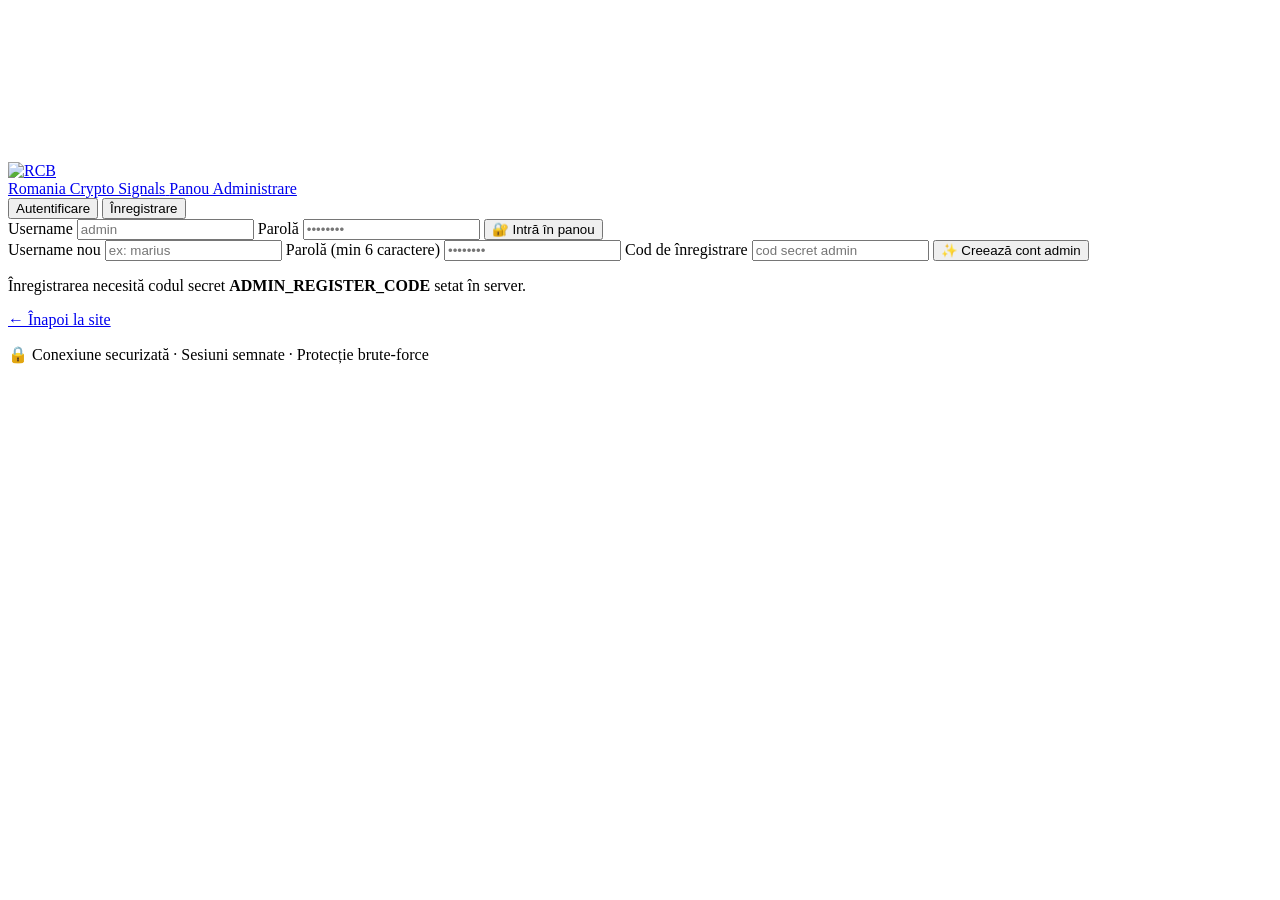
==== panel/admin.html @ 449acf00 "Admin auth (login/register), server-side VIP lock, security hardening" ====
<!DOCTYPE html>
<html lang="ro">
<head>
  <meta charset="UTF-8" />
  <meta name="viewport" content="width=device-width, initial-scale=1.0" />
  <title>Admin · Romania Crypto Signals</title>
  <meta name="robots" content="noindex, nofollow" />
  <link rel="icon" type="image/png" href="/assets/rcb-logo.png" />
  <link rel="preconnect" href="https://fonts.googleapis.com" />
  <link href="https://fonts.googleapis.com/css2?family=Inter:wght@400;500;600;700;800;900&family=JetBrains+Mono:wght@600;800&display=swap" rel="stylesheet" />
  <link rel="stylesheet" href="/assets/styles.css" />
</head>
<body class="auth-body">
  <canvas id="bgCanvas"></canvas>
  <div class="bg-glow glow-blue"></div>
  <div class="bg-glow glow-red"></div>

  <div class="auth-wrap">
    <div class="auth-card">
      <a href="/" class="auth-brand">
        <img src="/assets/rcb-logo.png" alt="RCB" />
        <div>
          <span class="auth-title">Romania Crypto Signals</span>
          <span class="auth-sub">Panou Administrare</span>
        </div>
      </a>

      <!-- TABS -->
      <div class="auth-tabs">
        <button class="auth-tab active" data-tab="login">Autentificare</button>
        <button class="auth-tab" data-tab="register">Înregistrare</button>
      </div>

      <!-- LOGIN -->
      <form id="loginForm" class="auth-form">
        <label>Username
          <input type="text" id="loginUser" autocomplete="username" required placeholder="admin" />
        </label>
        <label>Parolă
          <input type="password" id="loginPass" autocomplete="current-password" required placeholder="••••••••" />
        </label>
        <button type="submit" class="btn btn-primary auth-submit">🔐 Intră în panou</button>
        <div class="auth-msg" id="loginMsg"></div>
      </form>

      <!-- REGISTER -->
      <form id="registerForm" class="auth-form hidden">
        <label>Username nou
          <input type="text" id="regUser" autocomplete="username" required placeholder="ex: marius" />
        </label>
        <label>Parolă (min 6 caractere)
          <input type="password" id="regPass" autocomplete="new-password" required placeholder="••••••••" />
        </label>
        <label>Cod de înregistrare
          <input type="password" id="regCode" required placeholder="cod secret admin" />
        </label>
        <button type="submit" class="btn btn-vip auth-submit">✨ Creează cont admin</button>
        <div class="auth-msg" id="registerMsg"></div>
        <p class="auth-hint">Înregistrarea necesită codul secret <b>ADMIN_REGISTER_CODE</b> setat în server.</p>
      </form>

      <a href="/" class="auth-back">← Înapoi la site</a>
    </div>
    <p class="auth-footer">🔒 Conexiune securizată · Sesiuni semnate · Protecție brute-force</p>
  </div>

  <script src="/assets/auth.js"></script>
</body>
</html>
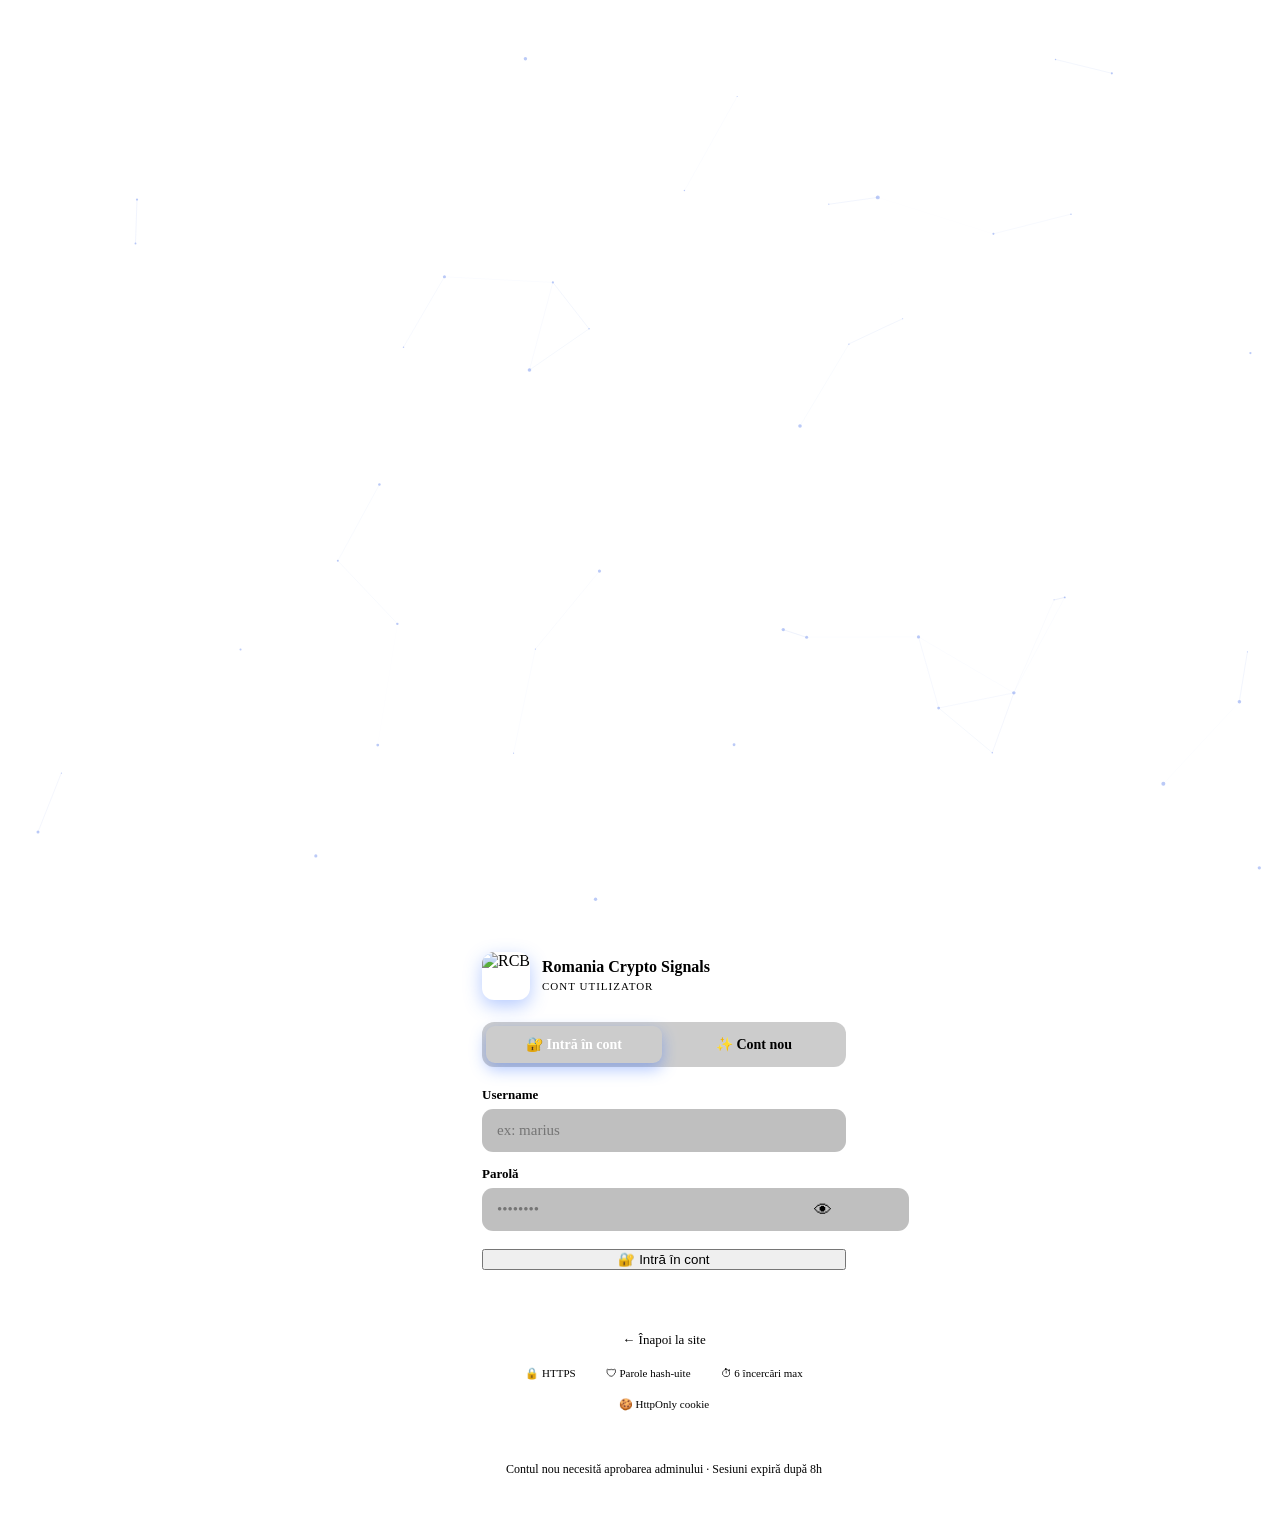
==== commit e3d56762: "Open registration with admin approval flow, signals.html, mobile-ready" ====
--- a/panel/admin.html
+++ b/panel/admin.html
@@ -1,69 +1,244 @@
 <!DOCTYPE html>
 <html lang="ro">
 <head>
-  <meta charset="UTF-8" />
-  <meta name="viewport" content="width=device-width, initial-scale=1.0" />
-  <title>Admin · Romania Crypto Signals</title>
-  <meta name="robots" content="noindex, nofollow" />
-  <link rel="icon" type="image/png" href="/assets/rcb-logo.png" />
-  <link rel="preconnect" href="https://fonts.googleapis.com" />
-  <link href="https://fonts.googleapis.com/css2?family=Inter:wght@400;500;600;700;800;900&family=JetBrains+Mono:wght@600;800&display=swap" rel="stylesheet" />
-  <link rel="stylesheet" href="/assets/styles.css" />
+  <meta charset="UTF-8"/>
+  <meta name="viewport" content="width=device-width,initial-scale=1.0"/>
+  <title>Cont · Romania Crypto Signals</title>
+  <meta name="robots" content="noindex,nofollow"/>
+  <link rel="icon" type="image/png" href="/assets/rcb-logo.png"/>
+  <link rel="preconnect" href="https://fonts.googleapis.com"/>
+  <link href="https://fonts.googleapis.com/css2?family=Inter:wght@400;500;600;700;800;900&family=JetBrains+Mono:wght@600;800&display=swap" rel="stylesheet"/>
+  <link rel="stylesheet" href="/assets/styles.css"/>
+  <style>
+    body{display:grid;place-items:center;min-height:100vh;padding:16px}
+    .auth-wrap{width:100%;max-width:420px;position:relative;z-index:1}
+    .auth-card{background:var(--card);border:1px solid var(--card-border);border-radius:22px;padding:28px;backdrop-filter:blur(16px)}
+    .auth-brand{display:flex;align-items:center;gap:12px;text-decoration:none;color:var(--text);margin-bottom:22px}
+    .auth-brand img{width:48px;height:48px;border-radius:12px;box-shadow:0 6px 18px rgba(47,107,255,.35)}
+    .auth-brand-text b{display:block;font-size:16px;font-weight:800}
+    .auth-brand-text span{font-size:11px;color:var(--muted);text-transform:uppercase;letter-spacing:1px}
+    .tabs{display:flex;background:rgba(0,0,0,.2);padding:4px;border-radius:12px;margin-bottom:20px;gap:4px}
+    .tab{flex:1;padding:10px;border:none;background:transparent;color:var(--muted);font-weight:700;font-size:14px;border-radius:9px;cursor:pointer;transition:all .2s;font-family:inherit}
+    .tab.active{background:var(--blue);color:#fff;box-shadow:0 6px 16px rgba(47,107,255,.4)}
+    .auth-form{display:flex;flex-direction:column;gap:14px}
+    .auth-form.hidden{display:none}
+    label{display:flex;flex-direction:column;gap:6px;font-size:13px;font-weight:600;color:var(--muted)}
+    input[type=text],input[type=password]{background:rgba(0,0,0,.25);border:1px solid var(--card-border);border-radius:11px;padding:13px 15px;color:var(--text);font-size:15px;font-family:inherit;transition:border-color .2s;-webkit-appearance:none}
+    input:focus{outline:none;border-color:var(--blue-soft)}
+    .pw-wrap{position:relative}
+    .pw-wrap input{width:100%;padding-right:48px}
+    .pw-toggle{position:absolute;right:14px;top:50%;transform:translateY(-50%);background:none;border:none;cursor:pointer;font-size:18px;color:var(--muted);padding:0}
+    .auth-submit{width:100%;margin-top:4px}
+    .auth-msg{font-size:13px;font-weight:600;text-align:center;min-height:18px;padding:8px;border-radius:8px}
+    .auth-msg.ok{color:var(--green);background:rgba(33,208,122,.08);border:1px solid rgba(33,208,122,.2)}
+    .auth-msg.err{color:var(--red);background:rgba(255,45,63,.08);border:1px solid rgba(255,45,63,.2)}
+    .pw-strength{height:4px;border-radius:2px;margin-top:4px;background:rgba(255,255,255,.08);overflow:hidden}
+    .pw-bar{height:100%;width:0;border-radius:2px;transition:width .3s,background .3s}
+    .pw-hint{font-size:11px;color:var(--muted);margin-top:2px}
+    .auth-footer{text-align:center;color:var(--muted);font-size:12px;margin-top:16px;padding:0 8px;line-height:1.6}
+    .auth-back{display:block;text-align:center;color:var(--muted);text-decoration:none;font-size:13px;margin-top:14px;transition:color .2s}
+    .auth-back:hover{color:var(--text)}
+    .security-badges{display:flex;gap:8px;justify-content:center;flex-wrap:wrap;margin-top:14px}
+    .badge-sec{font-size:11px;color:var(--muted);background:rgba(255,255,255,.05);border:1px solid rgba(255,255,255,.08);padding:4px 10px;border-radius:999px}
+  </style>
 </head>
-<body class="auth-body">
-  <canvas id="bgCanvas"></canvas>
-  <div class="bg-glow glow-blue"></div>
-  <div class="bg-glow glow-red"></div>
-
-  <div class="auth-wrap">
-    <div class="auth-card">
-      <a href="/" class="auth-brand">
-        <img src="/assets/rcb-logo.png" alt="RCB" />
-        <div>
-          <span class="auth-title">Romania Crypto Signals</span>
-          <span class="auth-sub">Panou Administrare</span>
+<body>
+<canvas id="bgCanvas"></canvas>
+<div class="bg-glow glow-blue"></div>
+<div class="bg-glow glow-red"></div>
+
+<div class="auth-wrap">
+  <div class="auth-card">
+    <a class="auth-brand" href="/">
+      <img src="/assets/rcb-logo.png" alt="RCB"/>
+      <div class="auth-brand-text">
+        <b>Romania Crypto Signals</b>
+        <span>Cont utilizator</span>
+      </div>
+    </a>
+
+    <div class="tabs">
+      <button class="tab active" data-tab="login">🔐 Intră în cont</button>
+      <button class="tab" data-tab="register">✨ Cont nou</button>
+    </div>
+
+    <!-- LOGIN -->
+    <form id="loginForm" class="auth-form" autocomplete="on">
+      <label>Username
+        <input type="text" id="loginUser" autocomplete="username" required placeholder="ex: marius"/>
+      </label>
+      <label>Parolă
+        <div class="pw-wrap">
+          <input type="password" id="loginPass" autocomplete="current-password" required placeholder="••••••••"/>
+          <button type="button" class="pw-toggle" data-target="loginPass">👁</button>
         </div>
-      </a>
-
-      <!-- TABS -->
-      <div class="auth-tabs">
-        <button class="auth-tab active" data-tab="login">Autentificare</button>
-        <button class="auth-tab" data-tab="register">Înregistrare</button>
-      </div>
-
-      <!-- LOGIN -->
-      <form id="loginForm" class="auth-form">
-        <label>Username
-          <input type="text" id="loginUser" autocomplete="username" required placeholder="admin" />
-        </label>
-        <label>Parolă
-          <input type="password" id="loginPass" autocomplete="current-password" required placeholder="••••••••" />
-        </label>
-        <button type="submit" class="btn btn-primary auth-submit">🔐 Intră în panou</button>
-        <div class="auth-msg" id="loginMsg"></div>
-      </form>
-
-      <!-- REGISTER -->
-      <form id="registerForm" class="auth-form hidden">
-        <label>Username nou
-          <input type="text" id="regUser" autocomplete="username" required placeholder="ex: marius" />
-        </label>
-        <label>Parolă (min 6 caractere)
-          <input type="password" id="regPass" autocomplete="new-password" required placeholder="••••••••" />
-        </label>
-        <label>Cod de înregistrare
-          <input type="password" id="regCode" required placeholder="cod secret admin" />
-        </label>
-        <button type="submit" class="btn btn-vip auth-submit">✨ Creează cont admin</button>
-        <div class="auth-msg" id="registerMsg"></div>
-        <p class="auth-hint">Înregistrarea necesită codul secret <b>ADMIN_REGISTER_CODE</b> setat în server.</p>
-      </form>
-
-      <a href="/" class="auth-back">← Înapoi la site</a>
+      </label>
+      <button type="submit" class="btn btn-primary auth-submit">🔐 Intră în cont</button>
+      <div class="auth-msg" id="loginMsg"></div>
+    </form>
+
+    <!-- REGISTER -->
+    <form id="registerForm" class="auth-form hidden" autocomplete="off">
+      <label>Username (3-32 caractere)
+        <input type="text" id="regUser" autocomplete="off" required placeholder="ex: marius_crypto"
+               pattern="[A-Za-z0-9._\-]{3,32}" title="Litere, cifre, _, -, ."/>
+      </label>
+      <label>Parolă (minim 6 caractere)
+        <div class="pw-wrap">
+          <input type="password" id="regPass" autocomplete="new-password" required placeholder="••••••••"/>
+          <button type="button" class="pw-toggle" data-target="regPass">👁</button>
+        </div>
+        <div class="pw-strength"><div class="pw-bar" id="pwBar"></div></div>
+        <span class="pw-hint" id="pwHint"></span>
+      </label>
+      <label>Confirmă parola
+        <div class="pw-wrap">
+          <input type="password" id="regPass2" autocomplete="new-password" required placeholder="••••••••"/>
+          <button type="button" class="pw-toggle" data-target="regPass2">👁</button>
+        </div>
+      </label>
+      <button type="submit" class="btn btn-vip auth-submit">✨ Creează cont</button>
+      <div class="auth-msg" id="registerMsg"></div>
+      <p style="font-size:12px;color:var(--muted);text-align:center;line-height:1.5">
+        ⏳ Contul nou este <b>în așteptare</b> până la aprobarea unui administrator.<br/>
+        Vei putea vedea semnalele VIP odată aprobat.
+      </p>
+    </form>
+
+    <a class="auth-back" href="/">← Înapoi la site</a>
+
+    <div class="security-badges">
+      <span class="badge-sec">🔒 HTTPS</span>
+      <span class="badge-sec">🛡 Parole hash-uite</span>
+      <span class="badge-sec">⏱ 6 încercări max</span>
+      <span class="badge-sec">🍪 HttpOnly cookie</span>
     </div>
-    <p class="auth-footer">🔒 Conexiune securizată · Sesiuni semnate · Protecție brute-force</p>
   </div>
-
-  <script src="/assets/auth.js"></script>
+  <p class="auth-footer">Contul nou necesită aprobarea adminului · Sesiuni expiră după 8h</p>
+</div>
+
+<script>
+'use strict';
+const $ = id => document.getElementById(id);
+
+/* tabs */
+document.querySelectorAll('.tab').forEach(t => {
+  t.addEventListener('click', () => {
+    document.querySelectorAll('.tab').forEach(x => x.classList.remove('active'));
+    t.classList.add('active');
+    const which = t.dataset.tab;
+    $('loginForm').classList.toggle('hidden', which !== 'login');
+    $('registerForm').classList.toggle('hidden', which !== 'register');
+  });
+});
+
+/* show/hide password */
+document.querySelectorAll('.pw-toggle').forEach(btn => {
+  btn.addEventListener('click', () => {
+    const inp = $(btn.dataset.target);
+    const isHidden = inp.type === 'password';
+    inp.type = isHidden ? 'text' : 'password';
+    btn.textContent = isHidden ? '🙈' : '👁';
+  });
+});
+
+/* password strength */
+$('regPass').addEventListener('input', () => {
+  const v = $('regPass').value;
+  const bar = $('pwBar'), hint = $('pwHint');
+  let score = 0, label = '', color = '';
+  if (v.length >= 6) score++;
+  if (v.length >= 10) score++;
+  if (/[A-Z]/.test(v)) score++;
+  if (/[0-9]/.test(v)) score++;
+  if (/[^A-Za-z0-9]/.test(v)) score++;
+  if (score <= 1) { label = 'Slabă'; color = 'var(--red)'; }
+  else if (score <= 3) { label = 'Medie'; color = 'var(--yellow)'; }
+  else { label = 'Puternică ✓'; color = 'var(--green)'; }
+  bar.style.width = (score / 5 * 100) + '%';
+  bar.style.background = color;
+  hint.textContent = label;
+  hint.style.color = color;
+});
+
+function showMsg(el, text, ok) {
+  el.textContent = text;
+  el.className = 'auth-msg ' + (ok ? 'ok' : 'err');
+}
+
+/* check already logged in */
+(async () => {
+  try {
+    const d = await (await fetch('/api/me', { cache: 'no-store' })).json();
+    if (d.authenticated) {
+      window.location.href = d.role === 'master' ? '/dashboard.html' : '/signals.html';
+    }
+  } catch(_) {}
+})();
+
+/* LOGIN */
+$('loginForm').addEventListener('submit', async e => {
+  e.preventDefault();
+  const msg = $('loginMsg');
+  showMsg(msg, 'Se verifică…', true);
+  try {
+    const res = await fetch('/api/login', {
+      method: 'POST', headers: {'Content-Type':'application/json'},
+      body: JSON.stringify({ username: $('loginUser').value, password: $('loginPass').value }),
+    });
+    const d = await res.json();
+    if (d.ok) {
+      showMsg(msg, '✅ Autentificat! Redirecționare…', true);
+      setTimeout(() => {
+        window.location.href = d.role === 'master' ? '/dashboard.html' : '/signals.html';
+      }, 600);
+    } else {
+      const left = d.attempts_left !== undefined ? ` (${d.attempts_left} încercări rămase)` : '';
+      showMsg(msg, '❌ ' + (d.error || 'Eroare') + left, false);
+    }
+  } catch(_) { showMsg($('loginMsg'), '❌ Eroare conexiune.', false); }
+});
+
+/* REGISTER */
+$('registerForm').addEventListener('submit', async e => {
+  e.preventDefault();
+  const msg = $('registerMsg');
+  if ($('regPass').value !== $('regPass2').value) {
+    showMsg(msg, '❌ Parolele nu coincid.', false); return;
+  }
+  showMsg(msg, 'Se creează contul…', true);
+  try {
+    const res = await fetch('/api/register', {
+      method: 'POST', headers: {'Content-Type':'application/json'},
+      body: JSON.stringify({ username: $('regUser').value, password: $('regPass').value }),
+    });
+    const d = await res.json();
+    if (d.ok) {
+      showMsg(msg, '✅ ' + d.message, true);
+      $('regUser').value = ''; $('regPass').value = ''; $('regPass2').value = '';
+    } else {
+      showMsg(msg, '❌ ' + (d.message || d.error || 'Eroare'), false);
+    }
+  } catch(_) { showMsg($('registerMsg'), '❌ Eroare conexiune.', false); }
+});
+
+/* particle bg */
+(function(){
+  const c = document.getElementById('bgCanvas');
+  if (!c) return;
+  const ctx = c.getContext('2d'); let w, h, pts;
+  function resize(){ w=c.width=window.innerWidth; h=c.height=window.innerHeight;
+    pts=Array.from({length:Math.min(45,Math.floor(w/28))},()=>({x:Math.random()*w,y:Math.random()*h,vx:(Math.random()-.5)*.4,vy:(Math.random()-.5)*.4,r:Math.random()*1.5+.5})); }
+  resize(); window.addEventListener('resize',resize);
+  (function tick(){ ctx.clearRect(0,0,w,h);
+    for(let i=0;i<pts.length;i++){ const p=pts[i]; p.x+=p.vx; p.y+=p.vy;
+      if(p.x<0||p.x>w)p.vx*=-1; if(p.y<0||p.y>h)p.vy*=-1;
+      ctx.beginPath(); ctx.arc(p.x,p.y,p.r,0,Math.PI*2); ctx.fillStyle='rgba(120,150,240,.5)'; ctx.fill();
+      for(let j=i+1;j<pts.length;j++){ const q=pts[j],dx=p.x-q.x,dy=p.y-q.y,d=Math.hypot(dx,dy);
+        if(d<130){ ctx.beginPath();ctx.moveTo(p.x,p.y);ctx.lineTo(q.x,q.y);
+          ctx.strokeStyle=`rgba(80,120,220,${.12*(1-d/130)})`;ctx.stroke(); } }
+    } requestAnimationFrame(tick); })();
+})();
+</script>
 </body>
 </html>
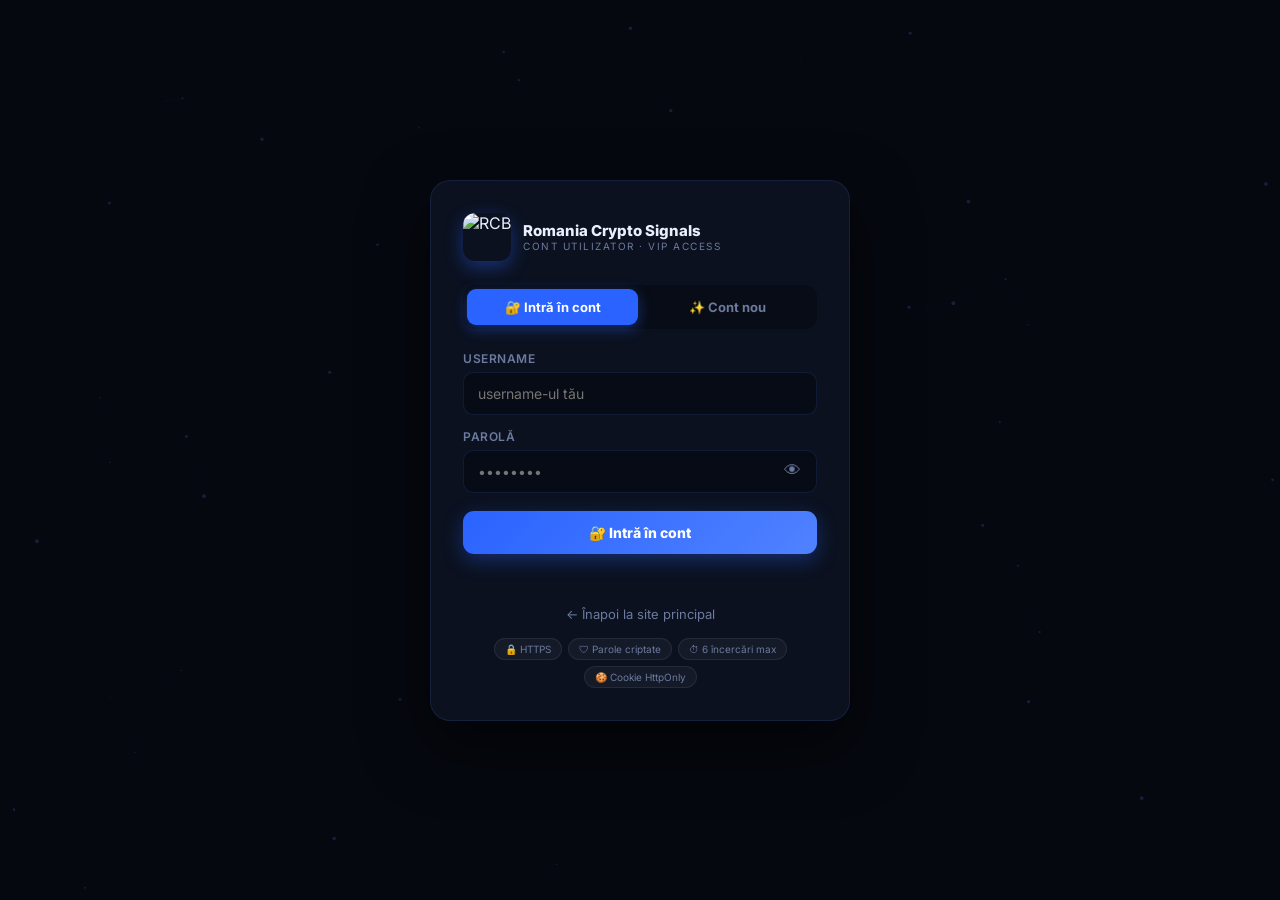
==== commit 17d3b9d9: "MEGA FIX: login/register fix + TradingView cu indicatori VIP + news live + paper trading fix + mobil" ====
--- a/panel/admin.html
+++ b/panel/admin.html
@@ -3,57 +3,117 @@
 <head>
   <meta charset="UTF-8"/>
   <meta name="viewport" content="width=device-width,initial-scale=1.0"/>
-  <title>Cont · Romania Crypto Signals</title>
+  <title>Login · Romania Crypto Signals</title>
   <meta name="robots" content="noindex,nofollow"/>
   <link rel="icon" type="image/png" href="/assets/rcb-logo.png"/>
   <link rel="preconnect" href="https://fonts.googleapis.com"/>
   <link href="https://fonts.googleapis.com/css2?family=Inter:wght@400;500;600;700;800;900&family=JetBrains+Mono:wght@600;800&display=swap" rel="stylesheet"/>
-  <link rel="stylesheet" href="/assets/styles.css"/>
   <style>
-    body{display:grid;place-items:center;min-height:100vh;padding:16px}
+    :root {
+      --bg:#05080f; --bg2:#0a0e1a; --card:#0d1322; --border:rgba(70,100,200,0.18);
+      --text:#e8efff; --muted:#6b7a9e; --blue:#2a63ff; --blue2:#5082ff;
+      --green:#00d47e; --red:#ff2d55; --gold:#f5a800; --yellow:#ffd02e;
+    }
+    *{box-sizing:border-box;margin:0;padding:0}
+    html{scroll-behavior:smooth}
+    body{
+      font-family:'Inter',system-ui,sans-serif;
+      background:var(--bg); color:var(--text);
+      min-height:100vh; display:grid; place-items:center;
+      padding:24px; overflow-x:hidden;
+    }
+    #bgCanvas{position:fixed;inset:0;z-index:0;pointer-events:none;opacity:0.4}
     .auth-wrap{width:100%;max-width:420px;position:relative;z-index:1}
-    .auth-card{background:var(--card);border:1px solid var(--card-border);border-radius:22px;padding:28px;backdrop-filter:blur(16px)}
-    .auth-brand{display:flex;align-items:center;gap:12px;text-decoration:none;color:var(--text);margin-bottom:22px}
-    .auth-brand img{width:48px;height:48px;border-radius:12px;box-shadow:0 6px 18px rgba(47,107,255,.35)}
-    .auth-brand-text b{display:block;font-size:16px;font-weight:800}
-    .auth-brand-text span{font-size:11px;color:var(--muted);text-transform:uppercase;letter-spacing:1px}
-    .tabs{display:flex;background:rgba(0,0,0,.2);padding:4px;border-radius:12px;margin-bottom:20px;gap:4px}
-    .tab{flex:1;padding:10px;border:none;background:transparent;color:var(--muted);font-weight:700;font-size:14px;border-radius:9px;cursor:pointer;transition:all .2s;font-family:inherit}
-    .tab.active{background:var(--blue);color:#fff;box-shadow:0 6px 16px rgba(47,107,255,.4)}
+    .auth-card{
+      background:rgba(13,19,34,0.9);
+      border:1px solid var(--border);
+      border-radius:20px; padding:32px;
+      backdrop-filter:blur(20px);
+      box-shadow:0 24px 64px rgba(0,0,0,0.6);
+    }
+    .auth-brand{
+      display:flex;align-items:center;gap:12px;
+      text-decoration:none;color:var(--text);margin-bottom:24px;
+    }
+    .auth-brand img{width:48px;height:48px;border-radius:12px;box-shadow:0 6px 18px rgba(42,99,255,.4)}
+    .auth-brand b{display:block;font-size:15px;font-weight:800}
+    .auth-brand span{display:block;font-size:10px;color:var(--muted);text-transform:uppercase;letter-spacing:1.5px}
+    .tabs{display:flex;background:rgba(0,0,0,0.3);padding:4px;border-radius:12px;margin-bottom:22px;gap:4px}
+    .tab{
+      flex:1;padding:10px;border:none;background:transparent;
+      color:var(--muted);font-weight:700;font-size:13px;
+      border-radius:9px;cursor:pointer;transition:all .2s;font-family:inherit;
+    }
+    .tab.active{background:var(--blue);color:#fff;box-shadow:0 4px 14px rgba(42,99,255,.4)}
     .auth-form{display:flex;flex-direction:column;gap:14px}
-    .auth-form.hidden{display:none}
-    label{display:flex;flex-direction:column;gap:6px;font-size:13px;font-weight:600;color:var(--muted)}
-    input[type=text],input[type=password]{background:rgba(0,0,0,.25);border:1px solid var(--card-border);border-radius:11px;padding:13px 15px;color:var(--text);font-size:15px;font-family:inherit;transition:border-color .2s;-webkit-appearance:none}
-    input:focus{outline:none;border-color:var(--blue-soft)}
+    .auth-form.hidden{display:none!important}
+    .fld{display:flex;flex-direction:column;gap:6px}
+    .fld label{font-size:12px;font-weight:600;color:var(--muted);text-transform:uppercase;letter-spacing:0.5px}
+    .fld input{
+      background:rgba(0,0,0,0.3);border:1px solid var(--border);
+      border-radius:10px;padding:12px 14px;color:var(--text);
+      font-size:14px;font-family:inherit;transition:border-color .2s;outline:none;width:100%;
+    }
+    .fld input:focus{border-color:var(--blue2)}
     .pw-wrap{position:relative}
-    .pw-wrap input{width:100%;padding-right:48px}
-    .pw-toggle{position:absolute;right:14px;top:50%;transform:translateY(-50%);background:none;border:none;cursor:pointer;font-size:18px;color:var(--muted);padding:0}
-    .auth-submit{width:100%;margin-top:4px}
-    .auth-msg{font-size:13px;font-weight:600;text-align:center;min-height:18px;padding:8px;border-radius:8px}
-    .auth-msg.ok{color:var(--green);background:rgba(33,208,122,.08);border:1px solid rgba(33,208,122,.2)}
-    .auth-msg.err{color:var(--red);background:rgba(255,45,63,.08);border:1px solid rgba(255,45,63,.2)}
-    .pw-strength{height:4px;border-radius:2px;margin-top:4px;background:rgba(255,255,255,.08);overflow:hidden}
+    .pw-wrap input{padding-right:46px}
+    .pw-toggle{
+      position:absolute;right:12px;top:50%;transform:translateY(-50%);
+      background:none;border:none;cursor:pointer;font-size:17px;
+      color:var(--muted);padding:4px;transition:color .2s;
+    }
+    .pw-toggle:hover{color:var(--text)}
+    .pw-strength{height:3px;background:rgba(255,255,255,0.06);border-radius:2px;margin-top:6px;overflow:hidden}
     .pw-bar{height:100%;width:0;border-radius:2px;transition:width .3s,background .3s}
-    .pw-hint{font-size:11px;color:var(--muted);margin-top:2px}
-    .auth-footer{text-align:center;color:var(--muted);font-size:12px;margin-top:16px;padding:0 8px;line-height:1.6}
-    .auth-back{display:block;text-align:center;color:var(--muted);text-decoration:none;font-size:13px;margin-top:14px;transition:color .2s}
+    .pw-hint{font-size:11px;color:var(--muted);margin-top:3px;min-height:14px}
+    .auth-submit{
+      width:100%;padding:13px;border-radius:11px;border:none;
+      background:linear-gradient(135deg,var(--blue),var(--blue2));
+      color:white;font-size:14px;font-weight:800;
+      cursor:pointer;font-family:inherit;transition:all .2s;
+      box-shadow:0 6px 20px rgba(42,99,255,.35);margin-top:4px;
+    }
+    .auth-submit:hover{transform:translateY(-2px);box-shadow:0 10px 28px rgba(42,99,255,.5)}
+    .auth-submit.vip-btn{
+      background:linear-gradient(135deg,var(--gold),#ffc840);
+      color:#1a0800;box-shadow:0 6px 20px rgba(245,168,0,.3);
+    }
+    .auth-submit.vip-btn:hover{box-shadow:0 10px 28px rgba(245,168,0,.45)}
+    .auth-msg{
+      font-size:13px;font-weight:600;text-align:center;
+      padding:9px;border-radius:9px;min-height:20px;
+    }
+    .auth-msg.ok{color:var(--green);background:rgba(0,212,126,.08);border:1px solid rgba(0,212,126,.2)}
+    .auth-msg.err{color:var(--red);background:rgba(255,45,85,.08);border:1px solid rgba(255,45,85,.2)}
+    .auth-info{
+      font-size:12px;color:var(--muted);text-align:center;
+      line-height:1.6;padding:10px;background:rgba(42,99,255,.06);
+      border:1px solid rgba(42,99,255,.12);border-radius:9px;
+    }
+    .auth-back{
+      display:block;text-align:center;color:var(--muted);
+      text-decoration:none;font-size:13px;margin-top:18px;transition:color .2s;
+    }
     .auth-back:hover{color:var(--text)}
-    .security-badges{display:flex;gap:8px;justify-content:center;flex-wrap:wrap;margin-top:14px}
-    .badge-sec{font-size:11px;color:var(--muted);background:rgba(255,255,255,.05);border:1px solid rgba(255,255,255,.08);padding:4px 10px;border-radius:999px}
+    .sec-badges{display:flex;gap:6px;justify-content:center;flex-wrap:wrap;margin-top:16px}
+    .sec-badge{
+      font-size:10px;color:var(--muted);
+      background:rgba(255,255,255,.04);border:1px solid rgba(255,255,255,.07);
+      padding:4px 10px;border-radius:999px;
+    }
+    .divider{height:1px;background:var(--border);margin:6px 0}
   </style>
 </head>
 <body>
 <canvas id="bgCanvas"></canvas>
-<div class="bg-glow glow-blue"></div>
-<div class="bg-glow glow-red"></div>
 
 <div class="auth-wrap">
   <div class="auth-card">
     <a class="auth-brand" href="/">
       <img src="/assets/rcb-logo.png" alt="RCB"/>
-      <div class="auth-brand-text">
+      <div>
         <b>Romania Crypto Signals</b>
-        <span>Cont utilizator</span>
+        <span>Cont utilizator · VIP Access</span>
       </div>
     </a>
 
@@ -62,103 +122,117 @@
       <button class="tab" data-tab="register">✨ Cont nou</button>
     </div>
 
-    <!-- LOGIN -->
+    <!-- ── LOGIN ── -->
     <form id="loginForm" class="auth-form" autocomplete="on">
-      <label>Username
-        <input type="text" id="loginUser" autocomplete="username" required placeholder="ex: marius"/>
-      </label>
-      <label>Parolă
+      <div class="fld">
+        <label>Username</label>
+        <input type="text" id="loginUser" autocomplete="username" required placeholder="username-ul tău"/>
+      </div>
+      <div class="fld">
+        <label>Parolă</label>
         <div class="pw-wrap">
           <input type="password" id="loginPass" autocomplete="current-password" required placeholder="••••••••"/>
           <button type="button" class="pw-toggle" data-target="loginPass">👁</button>
         </div>
-      </label>
-      <button type="submit" class="btn btn-primary auth-submit">🔐 Intră în cont</button>
+      </div>
+      <button type="submit" class="auth-submit">🔐 Intră în cont</button>
       <div class="auth-msg" id="loginMsg"></div>
     </form>
 
-    <!-- REGISTER -->
+    <!-- ── REGISTER ── -->
     <form id="registerForm" class="auth-form hidden" autocomplete="off">
-      <label>Username (3-32 caractere)
-        <input type="text" id="regUser" autocomplete="off" required placeholder="ex: marius_crypto"
-               pattern="[A-Za-z0-9._\-]{3,32}" title="Litere, cifre, _, -, ."/>
-      </label>
-      <label>Parolă (minim 6 caractere)
+      <div class="fld">
+        <label>Username (3-32 caractere)</label>
+        <input type="text" id="regUser" autocomplete="off" required
+               placeholder="ex: marius_crypto"
+               pattern="[A-Za-z0-9._\-]{3,32}"
+               title="Litere, cifre, _, -, . — 3 până la 32 caractere"/>
+      </div>
+      <div class="fld">
+        <label>Parolă (minim 6 caractere)</label>
         <div class="pw-wrap">
           <input type="password" id="regPass" autocomplete="new-password" required placeholder="••••••••"/>
           <button type="button" class="pw-toggle" data-target="regPass">👁</button>
         </div>
         <div class="pw-strength"><div class="pw-bar" id="pwBar"></div></div>
-        <span class="pw-hint" id="pwHint"></span>
-      </label>
-      <label>Confirmă parola
+        <div class="pw-hint" id="pwHint"></div>
+      </div>
+      <div class="fld">
+        <label>Confirmă parola</label>
         <div class="pw-wrap">
           <input type="password" id="regPass2" autocomplete="new-password" required placeholder="••••••••"/>
           <button type="button" class="pw-toggle" data-target="regPass2">👁</button>
         </div>
-      </label>
-      <button type="submit" class="btn btn-vip auth-submit">✨ Creează cont</button>
+      </div>
+      <button type="submit" class="auth-submit vip-btn">✨ Creează cont gratuit</button>
       <div class="auth-msg" id="registerMsg"></div>
-      <p style="font-size:12px;color:var(--muted);text-align:center;line-height:1.5">
+      <div class="auth-info">
         ⏳ Contul nou este <b>în așteptare</b> până la aprobarea unui administrator.<br/>
-        Vei putea vedea semnalele VIP odată aprobat.
-      </p>
+        Odată aprobat, poți vedea semnalele VIP.
+      </div>
     </form>
 
-    <a class="auth-back" href="/">← Înapoi la site</a>
-
-    <div class="security-badges">
-      <span class="badge-sec">🔒 HTTPS</span>
-      <span class="badge-sec">🛡 Parole hash-uite</span>
-      <span class="badge-sec">⏱ 6 încercări max</span>
-      <span class="badge-sec">🍪 HttpOnly cookie</span>
+    <a class="auth-back" href="/">← Înapoi la site principal</a>
+
+    <div class="sec-badges">
+      <span class="sec-badge">🔒 HTTPS</span>
+      <span class="sec-badge">🛡 Parole criptate</span>
+      <span class="sec-badge">⏱ 6 încercări max</span>
+      <span class="sec-badge">🍪 Cookie HttpOnly</span>
     </div>
   </div>
-  <p class="auth-footer">Contul nou necesită aprobarea adminului · Sesiuni expiră după 8h</p>
 </div>
 
 <script>
 'use strict';
 const $ = id => document.getElementById(id);
 
-/* tabs */
+/* ── tabs ── */
 document.querySelectorAll('.tab').forEach(t => {
   t.addEventListener('click', () => {
     document.querySelectorAll('.tab').forEach(x => x.classList.remove('active'));
     t.classList.add('active');
-    const which = t.dataset.tab;
-    $('loginForm').classList.toggle('hidden', which !== 'login');
-    $('registerForm').classList.toggle('hidden', which !== 'register');
+    const w = t.dataset.tab;
+    $('loginForm').classList.toggle('hidden', w !== 'login');
+    $('registerForm').classList.toggle('hidden', w !== 'register');
+    $('loginMsg').textContent = '';
+    $('registerMsg').textContent = '';
   });
 });
 
-/* show/hide password */
+/* ── show/hide password ── */
 document.querySelectorAll('.pw-toggle').forEach(btn => {
   btn.addEventListener('click', () => {
     const inp = $(btn.dataset.target);
-    const isHidden = inp.type === 'password';
-    inp.type = isHidden ? 'text' : 'password';
-    btn.textContent = isHidden ? '🙈' : '👁';
+    const hide = inp.type === 'password';
+    inp.type = hide ? 'text' : 'password';
+    btn.textContent = hide ? '🙈' : '👁';
   });
 });
 
-/* password strength */
+/* ── password strength ── */
 $('regPass').addEventListener('input', () => {
   const v = $('regPass').value;
   const bar = $('pwBar'), hint = $('pwHint');
-  let score = 0, label = '', color = '';
+  let score = 0;
   if (v.length >= 6) score++;
   if (v.length >= 10) score++;
   if (/[A-Z]/.test(v)) score++;
   if (/[0-9]/.test(v)) score++;
   if (/[^A-Za-z0-9]/.test(v)) score++;
-  if (score <= 1) { label = 'Slabă'; color = 'var(--red)'; }
-  else if (score <= 3) { label = 'Medie'; color = 'var(--yellow)'; }
-  else { label = 'Puternică ✓'; color = 'var(--green)'; }
+  const levels = [
+    {label:'Prea scurtă',color:'#4b5563'},
+    {label:'Slabă 😟',color:'#ff2d55'},
+    {label:'OK',color:'#f5a800'},
+    {label:'Bună 👍',color:'#22c55e'},
+    {label:'Puternică 💪',color:'#00d47e'},
+    {label:'Excelentă! ✓',color:'#00d47e'},
+  ];
+  const lv = levels[Math.min(score, 5)];
   bar.style.width = (score / 5 * 100) + '%';
-  bar.style.background = color;
-  hint.textContent = label;
-  hint.style.color = color;
+  bar.style.background = lv.color;
+  hint.textContent = lv.label;
+  hint.style.color = lv.color;
 });
 
 function showMsg(el, text, ok) {
@@ -166,7 +240,7 @@
   el.className = 'auth-msg ' + (ok ? 'ok' : 'err');
 }
 
-/* check already logged in */
+/* ── check already logged in ── */
 (async () => {
   try {
     const d = await (await fetch('/api/me', { cache: 'no-store' })).json();
@@ -176,68 +250,107 @@
   } catch(_) {}
 })();
 
-/* LOGIN */
+/* ── LOGIN ── */
 $('loginForm').addEventListener('submit', async e => {
   e.preventDefault();
   const msg = $('loginMsg');
-  showMsg(msg, 'Se verifică…', true);
+  const btn = e.target.querySelector('button[type=submit]');
+  btn.disabled = true;
+  showMsg(msg, '⏳ Se verifică…', true);
   try {
     const res = await fetch('/api/login', {
-      method: 'POST', headers: {'Content-Type':'application/json'},
-      body: JSON.stringify({ username: $('loginUser').value, password: $('loginPass').value }),
+      method: 'POST',
+      headers: {'Content-Type':'application/json'},
+      body: JSON.stringify({
+        username: $('loginUser').value.trim(),
+        password: $('loginPass').value,
+      }),
     });
     const d = await res.json();
     if (d.ok) {
-      showMsg(msg, '✅ Autentificat! Redirecționare…', true);
+      showMsg(msg, '✅ Autentificat! Se redirecționează…', true);
       setTimeout(() => {
         window.location.href = d.role === 'master' ? '/dashboard.html' : '/signals.html';
-      }, 600);
+      }, 700);
     } else {
       const left = d.attempts_left !== undefined ? ` (${d.attempts_left} încercări rămase)` : '';
-      showMsg(msg, '❌ ' + (d.error || 'Eroare') + left, false);
-    }
-  } catch(_) { showMsg($('loginMsg'), '❌ Eroare conexiune.', false); }
-});
-
-/* REGISTER */
+      showMsg(msg, '❌ ' + (d.error || 'Date incorecte.') + left, false);
+      btn.disabled = false;
+    }
+  } catch(_) {
+    showMsg(msg, '❌ Eroare de conexiune. Încearcă din nou.', false);
+    btn.disabled = false;
+  }
+});
+
+/* ── REGISTER ── */
 $('registerForm').addEventListener('submit', async e => {
   e.preventDefault();
   const msg = $('registerMsg');
-  if ($('regPass').value !== $('regPass2').value) {
-    showMsg(msg, '❌ Parolele nu coincid.', false); return;
-  }
-  showMsg(msg, 'Se creează contul…', true);
+  const pass = $('regPass').value;
+  const pass2 = $('regPass2').value;
+  const user = $('regUser').value.trim();
+
+  if (!user || user.length < 3) { showMsg(msg, '❌ Username prea scurt (minim 3 caractere).', false); return; }
+  if (pass.length < 6) { showMsg(msg, '❌ Parola prea scurtă (minim 6 caractere).', false); return; }
+  if (pass !== pass2) { showMsg(msg, '❌ Parolele nu coincid!', false); return; }
+
+  const btn = e.target.querySelector('button[type=submit]');
+  btn.disabled = true;
+  showMsg(msg, '⏳ Se creează contul…', true);
+
   try {
     const res = await fetch('/api/register', {
-      method: 'POST', headers: {'Content-Type':'application/json'},
-      body: JSON.stringify({ username: $('regUser').value, password: $('regPass').value }),
+      method: 'POST',
+      headers: {'Content-Type':'application/json'},
+      body: JSON.stringify({ username: user, password: pass }),
     });
     const d = await res.json();
     if (d.ok) {
-      showMsg(msg, '✅ ' + d.message, true);
-      $('regUser').value = ''; $('regPass').value = ''; $('regPass2').value = '';
+      showMsg(msg, '✅ ' + (d.message || 'Cont creat! Așteaptă aprobarea adminului.'), true);
+      $('regUser').value = '';
+      $('regPass').value = '';
+      $('regPass2').value = '';
+      $('pwBar').style.width = '0';
+      $('pwHint').textContent = '';
     } else {
-      showMsg(msg, '❌ ' + (d.message || d.error || 'Eroare'), false);
-    }
-  } catch(_) { showMsg($('registerMsg'), '❌ Eroare conexiune.', false); }
-});
-
-/* particle bg */
+      showMsg(msg, '❌ ' + (d.message || d.error || 'Eroare la creare cont.'), false);
+    }
+    btn.disabled = false;
+  } catch(_) {
+    showMsg(msg, '❌ Eroare de conexiune. Încearcă din nou.', false);
+    btn.disabled = false;
+  }
+});
+
+/* ── particle background ── */
 (function(){
-  const c = document.getElementById('bgCanvas');
-  if (!c) return;
+  const c = $('bgCanvas'); if (!c) return;
   const ctx = c.getContext('2d'); let w, h, pts;
-  function resize(){ w=c.width=window.innerWidth; h=c.height=window.innerHeight;
-    pts=Array.from({length:Math.min(45,Math.floor(w/28))},()=>({x:Math.random()*w,y:Math.random()*h,vx:(Math.random()-.5)*.4,vy:(Math.random()-.5)*.4,r:Math.random()*1.5+.5})); }
-  resize(); window.addEventListener('resize',resize);
-  (function tick(){ ctx.clearRect(0,0,w,h);
-    for(let i=0;i<pts.length;i++){ const p=pts[i]; p.x+=p.vx; p.y+=p.vy;
+  function resize(){
+    w = c.width = window.innerWidth; h = c.height = window.innerHeight;
+    pts = Array.from({length: Math.min(50, Math.floor(w/26))}, () => ({
+      x: Math.random()*w, y: Math.random()*h,
+      vx: (Math.random()-.5)*.4, vy: (Math.random()-.5)*.4,
+      r: Math.random()*1.5+.5,
+    }));
+  }
+  resize(); window.addEventListener('resize', resize);
+  (function tick(){
+    ctx.clearRect(0,0,w,h);
+    for(let i=0;i<pts.length;i++){
+      const p=pts[i]; p.x+=p.vx; p.y+=p.vy;
       if(p.x<0||p.x>w)p.vx*=-1; if(p.y<0||p.y>h)p.vy*=-1;
-      ctx.beginPath(); ctx.arc(p.x,p.y,p.r,0,Math.PI*2); ctx.fillStyle='rgba(120,150,240,.5)'; ctx.fill();
-      for(let j=i+1;j<pts.length;j++){ const q=pts[j],dx=p.x-q.x,dy=p.y-q.y,d=Math.hypot(dx,dy);
-        if(d<130){ ctx.beginPath();ctx.moveTo(p.x,p.y);ctx.lineTo(q.x,q.y);
-          ctx.strokeStyle=`rgba(80,120,220,${.12*(1-d/130)})`;ctx.stroke(); } }
-    } requestAnimationFrame(tick); })();
+      ctx.beginPath(); ctx.arc(p.x,p.y,p.r,0,Math.PI*2);
+      ctx.fillStyle='rgba(100,140,255,.45)'; ctx.fill();
+      for(let j=i+1;j<pts.length;j++){
+        const q=pts[j], dx=p.x-q.x, dy=p.y-q.y, d=Math.hypot(dx,dy);
+        if(d<120){ ctx.beginPath(); ctx.moveTo(p.x,p.y); ctx.lineTo(q.x,q.y);
+          ctx.strokeStyle=`rgba(70,110,220,${.12*(1-d/120)})`; ctx.lineWidth=1; ctx.stroke(); }
+      }
+    }
+    requestAnimationFrame(tick);
+  })();
 })();
 </script>
 </body>
